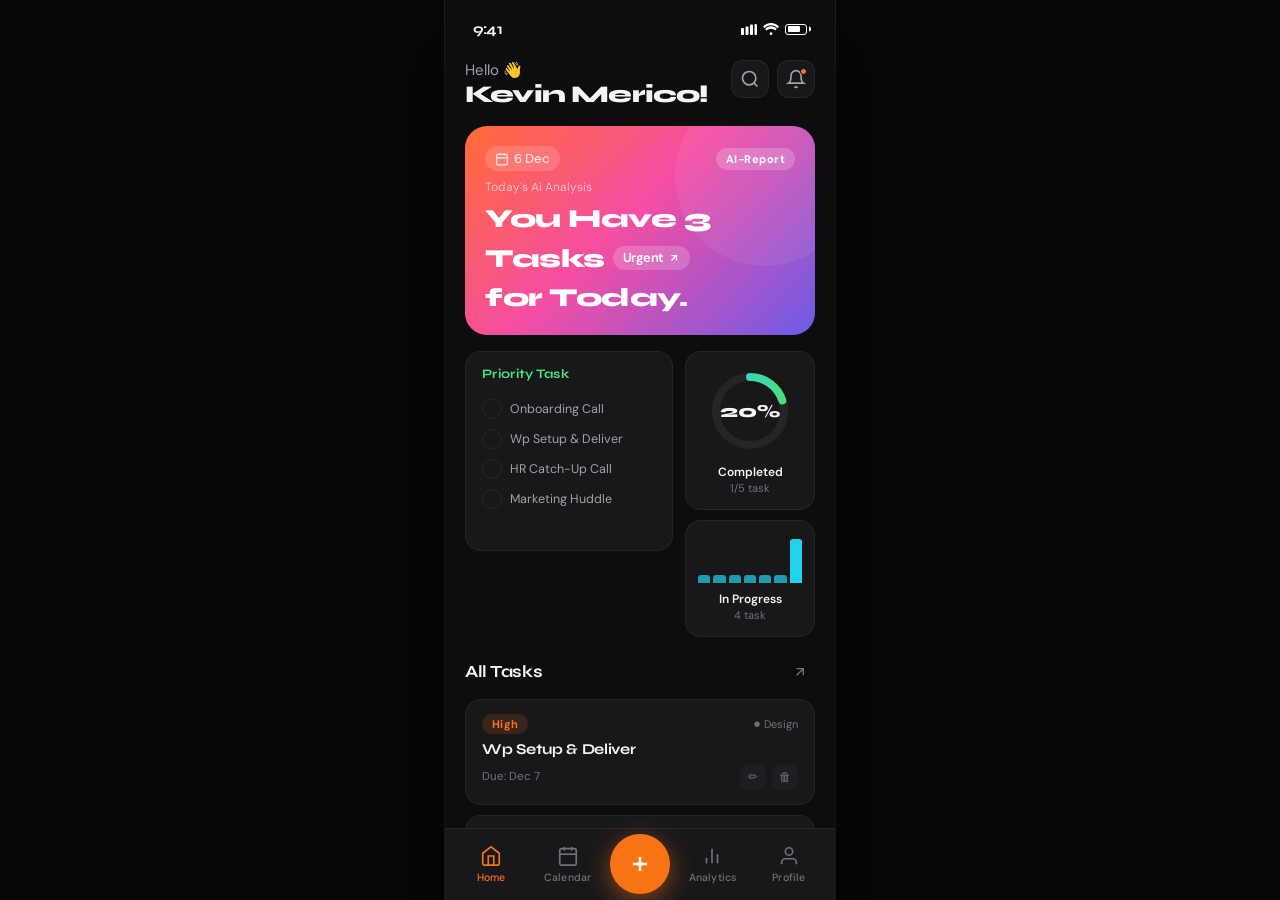
==== index.html @ e3522d6a "Add files via upload" ====
<!DOCTYPE html>
<html lang="en">
<head>
  <meta charset="UTF-8" />
  <meta name="viewport" content="width=device-width, initial-scale=1.0, viewport-fit=cover" />
  <title>TaskFlow</title>
  <link rel="stylesheet" href="styles.css" />
  <link rel="preconnect" href="https://fonts.googleapis.com">
  <link href="https://fonts.googleapis.com/css2?family=Syne:wght@400;500;600;700;800&family=DM+Sans:ital,wght@0,300;0,400;0,500;0,600;1,400&display=swap" rel="stylesheet">
</head>
<body>
  <div id="app">
    <!-- Phone shell -->
    <div class="phone-shell">
      <!-- Status bar -->
      <div class="status-bar">
        <span class="status-time">9:41</span>
        <div class="status-icons">
          <svg width="16" height="11" viewBox="0 0 16 11" fill="white"><rect x="0" y="4" width="3" height="7" rx="1"/><rect x="4.5" y="2.5" width="3" height="8.5" rx="1"/><rect x="9" y="0.5" width="3" height="10.5" rx="1"/><rect x="13.5" y="0" width="2.5" height="11" rx="1"/></svg>
          <svg width="16" height="12" viewBox="0 0 24 18" fill="white"><path d="M12 3.5C8.2 3.5 4.8 5.1 2.4 7.7L0 5.3C3.1 2 7.3 0 12 0s8.9 2 12 5.3l-2.4 2.4C19.2 5.1 15.8 3.5 12 3.5z"/><path d="M12 8.5c-2.5 0-4.7 1.1-6.3 2.8L3.3 8.9C5.6 6.4 8.6 5 12 5s6.4 1.4 8.7 3.9l-2.4 2.4C16.7 9.6 14.5 8.5 12 8.5z"/><circle cx="12" cy="16" r="2"/></svg>
          <div class="battery"><div class="battery-inner"></div></div>
        </div>
      </div>

      <!-- Screens container -->
      <div class="screens-container">

        <!-- ===== SCREEN: HOME ===== -->
        <div class="screen active" id="screen-home">
          <div class="screen-scroll">
            <!-- Header -->
            <div class="home-header">
              <div class="greeting">
                <span class="greeting-hello">Hello 👋</span>
                <span class="greeting-name" id="greeting-name">Kevin Merico!</span>
              </div>
              <div class="header-actions">
                <button class="icon-btn" onclick="App.showSearch()">
                  <svg width="20" height="20" viewBox="0 0 24 24" fill="none" stroke="currentColor" stroke-width="2"><circle cx="11" cy="11" r="8"/><path d="m21 21-4.35-4.35"/></svg>
                </button>
                <button class="icon-btn notif-btn" onclick="App.showNotifications()">
                  <svg width="20" height="20" viewBox="0 0 24 24" fill="none" stroke="currentColor" stroke-width="2"><path d="M18 8A6 6 0 0 0 6 8c0 7-3 9-3 9h18s-3-2-3-9"/><path d="M13.73 21a2 2 0 0 1-3.46 0"/></svg>
                  <span class="notif-dot"></span>
                </button>
              </div>
            </div>

            <!-- AI Summary Card -->
            <div class="ai-card gradient-card">
              <div class="ai-card-top">
                <div class="ai-card-date">
                  <svg width="14" height="14" viewBox="0 0 24 24" fill="none" stroke="currentColor" stroke-width="2"><rect x="3" y="4" width="18" height="18" rx="2"/><line x1="16" y1="2" x2="16" y2="6"/><line x1="8" y1="2" x2="8" y2="6"/><line x1="3" y1="10" x2="21" y2="10"/></svg>
                  <span id="ai-date">12 Dec</span>
                </div>
                <span class="ai-badge">AI-Report</span>
              </div>
              <div class="ai-card-sub">Today's Ai Analysis</div>
              <div class="ai-card-main">
                You Have <span id="today-task-count">0</span> Tasks
                <span class="urgent-tag">Urgent <svg width="12" height="12" viewBox="0 0 24 24" fill="none" stroke="currentColor" stroke-width="2.5"><path d="M7 17l10-10M7 7h10v10"/></svg></span>
                for Today.
              </div>
            </div>

            <!-- Priority + Stats Row -->
            <div class="two-col-row">
              <!-- Priority Tasks -->
              <div class="priority-panel card">
                <div class="panel-title">Priority Task</div>
                <div id="priority-tasks-list"></div>
              </div>

              <!-- Stats side -->
              <div class="stats-col">
                <!-- Completion donut -->
                <div class="stat-card card">
                  <div class="donut-wrap">
                    <canvas id="donut-canvas" width="90" height="90"></canvas>
                    <div class="donut-label"><span id="completion-pct">0%</span></div>
                  </div>
                  <div class="stat-info">
                    <div class="stat-title">Completed</div>
                    <div class="stat-sub" id="completed-stat">0/0 task</div>
                  </div>
                </div>
                <!-- Activity bars -->
                <div class="stat-card card activity-card">
                  <div class="mini-bars" id="mini-bars"></div>
                  <div class="stat-info">
                    <div class="stat-title">In Progress</div>
                    <div class="stat-sub" id="inprogress-stat">0 task</div>
                  </div>
                </div>
              </div>
            </div>

            <!-- All Tasks -->
            <div class="all-tasks-header">
              <span class="section-title">All Tasks</span>
              <button class="expand-btn" onclick="App.toggleAllTasks()">
                <svg width="16" height="16" viewBox="0 0 24 24" fill="none" stroke="currentColor" stroke-width="2"><path d="M7 17l10-10M7 7h10v10"/></svg>
              </button>
            </div>
            <div id="all-tasks-list" class="all-tasks-list"></div>
            <div class="bottom-pad"></div>
          </div>
        </div>

        <!-- ===== SCREEN: CALENDAR ===== -->
        <div class="screen" id="screen-calendar">
          <div class="screen-scroll">
            <div class="screen-header">
              <span class="screen-title">Upcoming</span>
              <button class="icon-btn">
                <svg width="18" height="18" viewBox="0 0 24 24" fill="none" stroke="currentColor" stroke-width="2"><circle cx="12" cy="12" r="1"/><circle cx="19" cy="12" r="1"/><circle cx="5" cy="12" r="1"/></svg>
              </button>
            </div>

            <!-- Calendar strip -->
            <div class="calendar-nav">
              <button class="cal-nav-btn" id="cal-prev">
                <svg width="16" height="16" viewBox="0 0 24 24" fill="none" stroke="currentColor" stroke-width="2"><path d="M15 18l-6-6 6-6"/></svg>
              </button>
              <span class="cal-month-label" id="cal-month-label">Dec 2024</span>
              <button class="cal-nav-btn" id="cal-next">
                <svg width="16" height="16" viewBox="0 0 24 24" fill="none" stroke="currentColor" stroke-width="2"><path d="M9 18l6-6-6-6"/></svg>
              </button>
            </div>
            <!-- Weekday strip -->
            <div class="cal-weekdays" id="cal-weekdays"></div>
            <!-- Day strip (horizontal scroll) -->
            <div class="cal-day-strip" id="cal-day-strip"></div>

            <!-- Selected day info -->
            <div class="cal-day-header">
              <div>
                <div class="cal-day-meta" id="cal-day-meta">0 Tasks</div>
                <div class="cal-day-title" id="cal-day-title">Select a day</div>
              </div>
              <div class="cal-nav-arrows">
                <button class="arrow-btn" id="cal-day-prev">
                  <svg width="14" height="14" viewBox="0 0 24 24" fill="none" stroke="currentColor" stroke-width="2"><path d="M15 18l-6-6 6-6"/></svg>
                </button>
                <button class="arrow-btn" id="cal-day-next">
                  <svg width="14" height="14" viewBox="0 0 24 24" fill="none" stroke="currentColor" stroke-width="2"><path d="M9 18l6-6-6-6"/></svg>
                </button>
              </div>
            </div>

            <!-- Time-based task list -->
            <div id="cal-tasks-list" class="cal-tasks-list"></div>
            <div class="bottom-pad"></div>
          </div>
        </div>

        <!-- ===== SCREEN: ANALYTICS ===== -->
        <div class="screen" id="screen-analytics">
          <div class="screen-scroll">
            <div class="screen-header">
              <span class="screen-title">Analytics</span>
              <select class="period-select" id="analytics-period">
                <option value="week">This Week</option>
                <option value="month" selected>This Month</option>
                <option value="all">All Time</option>
              </select>
            </div>

            <!-- Summary bar -->
            <div class="analytics-bar card">
              <div class="analytics-colors"></div>
              <div class="analytics-grid">
                <div class="analytics-item"><span class="a-label">Total tasks</span><span class="a-val" id="a-total">0</span></div>
                <div class="analytics-item accent-green"><span class="a-label">Performance</span><span class="a-val" id="a-perf">0%</span></div>
                <div class="analytics-item"><span class="a-label">Completed</span><span class="a-val" id="a-comp">0</span></div>
                <div class="analytics-item accent-orange"><span class="a-label">Pending</span><span class="a-val" id="a-pend">0</span></div>
              </div>
            </div>

            <!-- Weekly chart -->
            <div class="card chart-card">
              <div class="chart-header">
                <span class="chart-title">Weekly Activity</span>
                <span class="chart-sub">Tasks completed per day</span>
              </div>
              <canvas id="weekly-chart" height="120"></canvas>
            </div>

            <!-- Priority breakdown -->
            <div class="card chart-card">
              <div class="chart-header"><span class="chart-title">By Priority</span></div>
              <div id="priority-bars"></div>
            </div>

            <!-- Projects breakdown -->
            <div class="card chart-card">
              <div class="chart-header"><span class="chart-title">By Project</span></div>
              <div id="project-bars"></div>
            </div>

            <div class="bottom-pad"></div>
          </div>
        </div>

        <!-- ===== SCREEN: PROFILE ===== -->
        <div class="screen" id="screen-profile">
          <div class="screen-scroll">
            <div class="screen-header">
              <span class="screen-title">Upcoming</span>
              <button class="icon-btn">
                <svg width="18" height="18" viewBox="0 0 24 24" fill="none" stroke="currentColor" stroke-width="2"><circle cx="12" cy="12" r="1"/><circle cx="19" cy="12" r="1"/><circle cx="5" cy="12" r="1"/></svg>
              </button>
            </div>

            <!-- Profile card -->
            <div class="profile-card card">
              <div class="profile-avatar" id="profile-avatar">K</div>
              <div class="profile-info">
                <div class="profile-name" id="profile-name-display">Kevin Merico</div>
                <div class="profile-email" id="profile-email-display">kevin@taskflow.app</div>
              </div>
              <span class="pro-badge">Pro</span>
            </div>

            <!-- Analytics summary -->
            <div class="card analytics-summary">
              <div class="as-header">
                <span class="as-title">Analytics</span>
                <span class="as-period">This Month</span>
              </div>
              <div class="as-color-bar">
                <div class="as-bar-green"></div>
                <div class="as-bar-cyan"></div>
                <div class="as-bar-pink"></div>
                <div class="as-bar-gray"></div>
              </div>
              <div class="as-grid">
                <div class="as-item"><span class="as-label">Total projects</span><span class="as-val" id="profile-total-proj">0</span></div>
                <div class="as-item green"><span class="as-label">Performance</span><span class="as-val" id="profile-perf">0%</span></div>
                <div class="as-item"><span class="as-label">On going projects</span><span class="as-val" id="profile-ongoing">0</span></div>
                <div class="as-item orange"><span class="as-label">Absence</span><span class="as-val" id="profile-absence">0</span></div>
              </div>
            </div>

            <!-- Account settings menu -->
            <div class="menu-section">
              <div class="menu-title">Account settings</div>
              <div class="menu-list card">
                <button class="menu-item" onclick="App.navigate('account-settings')">
                  <svg class="menu-icon" viewBox="0 0 24 24" fill="none" stroke="currentColor" stroke-width="1.5"><path d="M20 21v-2a4 4 0 0 0-4-4H8a4 4 0 0 0-4 4v2"/><circle cx="12" cy="7" r="4"/></svg>
                  <span>Personal information</span>
                  <svg class="chevron" viewBox="0 0 24 24" fill="none" stroke="currentColor" stroke-width="2"><path d="M9 18l6-6-6-6"/></svg>
                </button>
                <button class="menu-item" onclick="App.navigate('notifications-settings')">
                  <svg class="menu-icon" viewBox="0 0 24 24" fill="none" stroke="currentColor" stroke-width="1.5"><path d="M18 8A6 6 0 0 0 6 8c0 7-3 9-3 9h18s-3-2-3-9"/><path d="M13.73 21a2 2 0 0 1-3.46 0"/></svg>
                  <span>Notification</span>
                  <svg class="chevron" viewBox="0 0 24 24" fill="none" stroke="currentColor" stroke-width="2"><path d="M9 18l6-6-6-6"/></svg>
                </button>
                <button class="menu-item" onclick="App.navigate('security-settings')">
                  <svg class="menu-icon" viewBox="0 0 24 24" fill="none" stroke="currentColor" stroke-width="1.5"><path d="M12 22s8-4 8-10V5l-8-3-8 3v7c0 6 8 10 8 10z"/></svg>
                  <span>Security</span>
                  <svg class="chevron" viewBox="0 0 24 24" fill="none" stroke="currentColor" stroke-width="2"><path d="M9 18l6-6-6-6"/></svg>
                </button>
                <button class="menu-item" onclick="App.navigate('subscription')">
                  <svg class="menu-icon" viewBox="0 0 24 24" fill="none" stroke="currentColor" stroke-width="1.5"><rect x="1" y="4" width="22" height="16" rx="2"/><line x1="1" y1="10" x2="23" y2="10"/></svg>
                  <span>Subscribe</span>
                  <svg class="chevron" viewBox="0 0 24 24" fill="none" stroke="currentColor" stroke-width="2"><path d="M9 18l6-6-6-6"/></svg>
                </button>
              </div>
            </div>

            <!-- Project settings menu -->
            <div class="menu-section">
              <div class="menu-title">Project setting</div>
              <div class="menu-list card" id="project-menu-list"></div>
            </div>

            <button class="menu-item-standalone" onclick="App.navigate('projects')">
              <svg class="menu-icon" viewBox="0 0 24 24" fill="none" stroke="currentColor" stroke-width="1.5"><line x1="12" y1="5" x2="12" y2="19"/><line x1="5" y1="12" x2="19" y2="12"/></svg>
              <span>Manage Projects</span>
            </button>

            <div class="bottom-pad"></div>
          </div>
        </div>

        <!-- ===== SUB-SCREEN: ACCOUNT SETTINGS ===== -->
        <div class="screen sub-screen" id="screen-account-settings">
          <div class="sub-screen-header">
            <button class="back-btn" onclick="App.goBack()">
              <svg width="20" height="20" viewBox="0 0 24 24" fill="none" stroke="currentColor" stroke-width="2"><path d="M19 12H5"/><path d="M12 5l-7 7 7 7"/></svg>
            </button>
            <span class="sub-title">Account Settings</span>
          </div>
          <div class="screen-scroll sub-scroll">
            <div class="settings-section">
              <div class="settings-label">Personal Information</div>
              <div class="card settings-card">
                <div class="settings-row">
                  <label>Name</label>
                  <input type="text" id="settings-name" placeholder="Your name" />
                </div>
                <div class="settings-row">
                  <label>Email</label>
                  <input type="email" id="settings-email" placeholder="your@email.com" />
                </div>
                <div class="settings-row">
                  <label>Timezone</label>
                  <select id="settings-timezone">
                    <option>UTC-5 (EST)</option>
                    <option>UTC+0 (GMT)</option>
                    <option>UTC+1 (CET)</option>
                    <option>UTC+5:30 (IST)</option>
                    <option>UTC+8 (CST)</option>
                    <option>UTC+9 (JST)</option>
                  </select>
                </div>
                <div class="settings-row">
                  <label>Language</label>
                  <select id="settings-language">
                    <option>English</option>
                    <option>Spanish</option>
                    <option>French</option>
                    <option>German</option>
                    <option>Portuguese</option>
                  </select>
                </div>
              </div>
            </div>

            <div class="settings-section">
              <div class="settings-label">Preferences</div>
              <div class="card settings-card">
                <div class="settings-row toggle-row">
                  <div>
                    <div class="toggle-title">Dark Mode</div>
                    <div class="toggle-sub">App appearance</div>
                  </div>
                  <label class="toggle-switch">
                    <input type="checkbox" id="settings-darkmode" checked>
                    <span class="toggle-slider"></span>
                  </label>
                </div>
                <div class="settings-row toggle-row">
                  <div>
                    <div class="toggle-title">Notifications</div>
                    <div class="toggle-sub">Push alerts</div>
                  </div>
                  <label class="toggle-switch">
                    <input type="checkbox" id="settings-notifications" checked>
                    <span class="toggle-slider"></span>
                  </label>
                </div>
                <div class="settings-row">
                  <label>Week starts on</label>
                  <select id="settings-weekstart">
                    <option value="0">Sunday</option>
                    <option value="1">Monday</option>
                    <option value="6">Saturday</option>
                  </select>
                </div>
              </div>
            </div>

            <div class="settings-section">
              <div class="settings-label">Security</div>
              <div class="card settings-card">
                <div class="settings-row">
                  <label>Current Password</label>
                  <input type="password" placeholder="••••••••" />
                </div>
                <div class="settings-row">
                  <label>New Password</label>
                  <input type="password" placeholder="••••••••" />
                </div>
                <div class="settings-row toggle-row">
                  <div>
                    <div class="toggle-title">Two-Factor Auth</div>
                    <div class="toggle-sub">Extra security layer</div>
                  </div>
                  <label class="toggle-switch">
                    <input type="checkbox" id="settings-2fa">
                    <span class="toggle-slider"></span>
                  </label>
                </div>
              </div>
            </div>

            <button class="save-btn" onclick="App.saveSettings()">Save Changes</button>
            <div class="bottom-pad"></div>
          </div>
        </div>

        <!-- ===== SUB-SCREEN: PROJECTS ===== -->
        <div class="screen sub-screen" id="screen-projects">
          <div class="sub-screen-header">
            <button class="back-btn" onclick="App.goBack()">
              <svg width="20" height="20" viewBox="0 0 24 24" fill="none" stroke="currentColor" stroke-width="2"><path d="M19 12H5"/><path d="M12 5l-7 7 7 7"/></svg>
            </button>
            <span class="sub-title">Projects</span>
            <button class="icon-btn" onclick="App.showNewProjectModal()">
              <svg width="20" height="20" viewBox="0 0 24 24" fill="none" stroke="currentColor" stroke-width="2"><line x1="12" y1="5" x2="12" y2="19"/><line x1="5" y1="12" x2="19" y2="12"/></svg>
            </button>
          </div>
          <div class="screen-scroll sub-scroll">
            <div id="projects-list" class="projects-list"></div>
            <div class="bottom-pad"></div>
          </div>
        </div>

        <!-- ===== SUB-SCREEN: PROJECT DETAIL ===== -->
        <div class="screen sub-screen" id="screen-project-detail">
          <div class="sub-screen-header">
            <button class="back-btn" onclick="App.goBack()">
              <svg width="20" height="20" viewBox="0 0 24 24" fill="none" stroke="currentColor" stroke-width="2"><path d="M19 12H5"/><path d="M12 5l-7 7 7 7"/></svg>
            </button>
            <span class="sub-title" id="project-detail-title">Project</span>
          </div>
          <div class="screen-scroll sub-scroll">
            <div id="project-detail-content"></div>
            <div class="bottom-pad"></div>
          </div>
        </div>

        <!-- ===== SUB-SCREEN: NOTIFICATIONS ===== -->
        <div class="screen sub-screen" id="screen-notifications-settings">
          <div class="sub-screen-header">
            <button class="back-btn" onclick="App.goBack()">
              <svg width="20" height="20" viewBox="0 0 24 24" fill="none" stroke="currentColor" stroke-width="2"><path d="M19 12H5"/><path d="M12 5l-7 7 7 7"/></svg>
            </button>
            <span class="sub-title">Notifications</span>
          </div>
          <div class="screen-scroll sub-scroll">
            <div class="card settings-card settings-section">
              <div class="settings-row toggle-row">
                <div><div class="toggle-title">Task Reminders</div><div class="toggle-sub">Get reminded before due</div></div>
                <label class="toggle-switch"><input type="checkbox" checked><span class="toggle-slider"></span></label>
              </div>
              <div class="settings-row toggle-row">
                <div><div class="toggle-title">Daily Summary</div><div class="toggle-sub">Morning task overview</div></div>
                <label class="toggle-switch"><input type="checkbox" checked><span class="toggle-slider"></span></label>
              </div>
              <div class="settings-row toggle-row">
                <div><div class="toggle-title">Project Updates</div><div class="toggle-sub">Team activity alerts</div></div>
                <label class="toggle-switch"><input type="checkbox"><span class="toggle-slider"></span></label>
              </div>
              <div class="settings-row toggle-row">
                <div><div class="toggle-title">Weekly Report</div><div class="toggle-sub">Productivity insights</div></div>
                <label class="toggle-switch"><input type="checkbox" checked><span class="toggle-slider"></span></label>
              </div>
            </div>
            <div class="bottom-pad"></div>
          </div>
        </div>

        <!-- ===== SUB-SCREEN: SECURITY ===== -->
        <div class="screen sub-screen" id="screen-security-settings">
          <div class="sub-screen-header">
            <button class="back-btn" onclick="App.goBack()">
              <svg width="20" height="20" viewBox="0 0 24 24" fill="none" stroke="currentColor" stroke-width="2"><path d="M19 12H5"/><path d="M12 5l-7 7 7 7"/></svg>
            </button>
            <span class="sub-title">Security</span>
          </div>
          <div class="screen-scroll sub-scroll">
            <div class="card settings-card settings-section">
              <div class="settings-row"><label>Current Password</label><input type="password" placeholder="••••••••" /></div>
              <div class="settings-row"><label>New Password</label><input type="password" placeholder="••••••••" /></div>
              <div class="settings-row"><label>Confirm Password</label><input type="password" placeholder="••••••••" /></div>
            </div>
            <div class="card settings-card settings-section">
              <div class="settings-row toggle-row">
                <div><div class="toggle-title">Two-Factor Auth</div><div class="toggle-sub">Authenticate via app</div></div>
                <label class="toggle-switch"><input type="checkbox"><span class="toggle-slider"></span></label>
              </div>
              <div class="settings-row toggle-row">
                <div><div class="toggle-title">Biometric Login</div><div class="toggle-sub">Face ID / Touch ID</div></div>
                <label class="toggle-switch"><input type="checkbox" checked><span class="toggle-slider"></span></label>
              </div>
            </div>
            <button class="save-btn">Update Password</button>
            <div class="bottom-pad"></div>
          </div>
        </div>

        <!-- ===== SUB-SCREEN: SUBSCRIPTION ===== -->
        <div class="screen sub-screen" id="screen-subscription">
          <div class="sub-screen-header">
            <button class="back-btn" onclick="App.goBack()">
              <svg width="20" height="20" viewBox="0 0 24 24" fill="none" stroke="currentColor" stroke-width="2"><path d="M19 12H5"/><path d="M12 5l-7 7 7 7"/></svg>
            </button>
            <span class="sub-title">Subscription</span>
          </div>
          <div class="screen-scroll sub-scroll">
            <div class="subscription-hero card">
              <div class="sub-icon">⚡</div>
              <div class="sub-plan">TaskFlow Pro</div>
              <div class="sub-price">$9.99<span>/month</span></div>
              <div class="sub-status active-sub">Active</div>
            </div>
            <div class="card settings-card settings-section">
              <div class="sub-feature"><svg viewBox="0 0 24 24" fill="none" stroke="#4ade80" stroke-width="2"><polyline points="20 6 9 17 4 12"/></svg>Unlimited Projects</div>
              <div class="sub-feature"><svg viewBox="0 0 24 24" fill="none" stroke="#4ade80" stroke-width="2"><polyline points="20 6 9 17 4 12"/></svg>AI Analysis Reports</div>
              <div class="sub-feature"><svg viewBox="0 0 24 24" fill="none" stroke="#4ade80" stroke-width="2"><polyline points="20 6 9 17 4 12"/></svg>Advanced Analytics</div>
              <div class="sub-feature"><svg viewBox="0 0 24 24" fill="none" stroke="#4ade80" stroke-width="2"><polyline points="20 6 9 17 4 12"/></svg>Priority Support</div>
              <div class="sub-feature"><svg viewBox="0 0 24 24" fill="none" stroke="#4ade80" stroke-width="2"><polyline points="20 6 9 17 4 12"/></svg>Team Collaboration</div>
            </div>
            <div class="bottom-pad"></div>
          </div>
        </div>

      </div><!-- end screens-container -->

      <!-- Bottom Nav -->
      <nav class="bottom-nav" id="bottom-nav">
        <button class="nav-btn active" data-tab="home" onclick="App.switchTab('home', this)">
          <svg viewBox="0 0 24 24" fill="none" stroke="currentColor" stroke-width="1.8"><path d="M3 9l9-7 9 7v11a2 2 0 0 1-2 2H5a2 2 0 0 1-2-2z"/><polyline points="9 22 9 12 15 12 15 22"/></svg>
          <span>Home</span>
        </button>
        <button class="nav-btn" data-tab="calendar" onclick="App.switchTab('calendar', this)">
          <svg viewBox="0 0 24 24" fill="none" stroke="currentColor" stroke-width="1.8"><rect x="3" y="4" width="18" height="18" rx="2"/><line x1="16" y1="2" x2="16" y2="6"/><line x1="8" y1="2" x2="8" y2="6"/><line x1="3" y1="10" x2="21" y2="10"/></svg>
          <span>Calendar</span>
        </button>
        <!-- FAB placeholder -->
        <div class="fab-placeholder"></div>
        <button class="nav-btn" data-tab="analytics" onclick="App.switchTab('analytics', this)">
          <svg viewBox="0 0 24 24" fill="none" stroke="currentColor" stroke-width="1.8"><line x1="18" y1="20" x2="18" y2="10"/><line x1="12" y1="20" x2="12" y2="4"/><line x1="6" y1="20" x2="6" y2="14"/></svg>
          <span>Analytics</span>
        </button>
        <button class="nav-btn" data-tab="profile" onclick="App.switchTab('profile', this)">
          <svg viewBox="0 0 24 24" fill="none" stroke="currentColor" stroke-width="1.8"><path d="M20 21v-2a4 4 0 0 0-4-4H8a4 4 0 0 0-4 4v2"/><circle cx="12" cy="7" r="4"/></svg>
          <span>Profile</span>
        </button>
      </nav>

      <!-- FAB -->
      <button class="fab" id="fab" onclick="App.openTaskModal()">
        <svg width="24" height="24" viewBox="0 0 24 24" fill="none" stroke="white" stroke-width="2.5"><line x1="12" y1="5" x2="12" y2="19"/><line x1="5" y1="12" x2="19" y2="12"/></svg>
      </button>

    </div><!-- end phone-shell -->
  </div><!-- end app -->

  <!-- ===== TASK MODAL ===== -->
  <div class="modal-overlay" id="task-modal-overlay" onclick="App.closeTaskModal(event)">
    <div class="modal-sheet" id="task-modal">
      <div class="modal-handle"></div>
      <div class="modal-header">
        <span class="modal-title" id="modal-title">New Task</span>
        <button class="modal-close" onclick="App.closeTaskModal()">
          <svg width="18" height="18" viewBox="0 0 24 24" fill="none" stroke="currentColor" stroke-width="2"><line x1="18" y1="6" x2="6" y2="18"/><line x1="6" y1="6" x2="18" y2="18"/></svg>
        </button>
      </div>
      <div class="modal-body">
        <input type="hidden" id="task-edit-id" />
        <div class="field-group">
          <label class="field-label">Task Title *</label>
          <input type="text" class="field-input" id="task-title-input" placeholder="What needs to be done?" />
        </div>
        <div class="field-group">
          <label class="field-label">Due Date</label>
          <input type="date" class="field-input" id="task-date-input" />
        </div>
        <div class="field-row">
          <div class="field-group half">
            <label class="field-label">Priority</label>
            <select class="field-input" id="task-priority-input">
              <option value="low">Low</option>
              <option value="medium" selected>Medium</option>
              <option value="high">High</option>
              <option value="urgent">Urgent</option>
            </select>
          </div>
          <div class="field-group half">
            <label class="field-label">Project</label>
            <select class="field-input" id="task-project-input">
              <option value="">No Project</option>
            </select>
          </div>
        </div>
        <div class="modal-actions">
          <button class="btn-cancel" onclick="App.closeTaskModal()">Cancel</button>
          <button class="btn-save" onclick="App.saveTask()">Save Task</button>
        </div>
      </div>
    </div>
  </div>

  <!-- ===== PROJECT MODAL ===== -->
  <div class="modal-overlay" id="project-modal-overlay" onclick="App.closeProjectModal(event)">
    <div class="modal-sheet" id="project-modal">
      <div class="modal-handle"></div>
      <div class="modal-header">
        <span class="modal-title">New Project</span>
        <button class="modal-close" onclick="App.closeProjectModal()">
          <svg width="18" height="18" viewBox="0 0 24 24" fill="none" stroke="currentColor" stroke-width="2"><line x1="18" y1="6" x2="6" y2="18"/><line x1="6" y1="6" x2="18" y2="18"/></svg>
        </button>
      </div>
      <div class="modal-body">
        <div class="field-group">
          <label class="field-label">Project Name *</label>
          <input type="text" class="field-input" id="project-name-input" placeholder="Project name" />
        </div>
        <div class="field-group">
          <label class="field-label">Color</label>
          <div class="color-picker" id="color-picker">
            <button class="color-swatch selected" data-color="#4ade80" style="background:#4ade80"></button>
            <button class="color-swatch" data-color="#f97316" style="background:#f97316"></button>
            <button class="color-swatch" data-color="#22d3ee" style="background:#22d3ee"></button>
            <button class="color-swatch" data-color="#f472b6" style="background:#f472b6"></button>
            <button class="color-swatch" data-color="#a78bfa" style="background:#a78bfa"></button>
            <button class="color-swatch" data-color="#facc15" style="background:#facc15"></button>
            <button class="color-swatch" data-color="#fb7185" style="background:#fb7185"></button>
            <button class="color-swatch" data-color="#38bdf8" style="background:#38bdf8"></button>
          </div>
        </div>
        <div class="modal-actions">
          <button class="btn-cancel" onclick="App.closeProjectModal()">Cancel</button>
          <button class="btn-save" onclick="App.saveProject()">Create Project</button>
        </div>
      </div>
    </div>
  </div>

  <!-- Toast -->
  <div class="toast" id="toast"></div>

  <script src="script.js"></script>
</body>
</html>
---- styles.css ----
/* ============================================================
   TASKFLOW — Premium Dark Mobile App
   Design System: Syne + DM Sans, Dark Premium, Accent Colors
   ============================================================ */

/* ── Variables ── */
:root {
  --bg: #0d0d0f;
  --bg-card: #18181b;
  --bg-card2: #1e1e22;
  --bg-input: #252529;
  --border: rgba(255,255,255,0.06);
  --text: #f4f4f5;
  --text-muted: #71717a;
  --text-sub: #a1a1aa;

  --green: #4ade80;
  --green-dim: rgba(74,222,128,0.15);
  --orange: #f97316;
  --orange-dim: rgba(249,115,22,0.15);
  --cyan: #22d3ee;
  --cyan-dim: rgba(34,211,238,0.12);
  --pink: #f472b6;
  --purple: #a78bfa;
  --yellow: #facc15;
  --red: #f87171;

  --priority-urgent: #ef4444;
  --priority-high: #f97316;
  --priority-medium: #facc15;
  --priority-low: #4ade80;

  --radius-sm: 10px;
  --radius: 16px;
  --radius-lg: 22px;
  --radius-xl: 28px;

  --shadow: 0 4px 24px rgba(0,0,0,0.5);
  --shadow-sm: 0 2px 12px rgba(0,0,0,0.3);

  --nav-height: 72px;
  --status-height: 44px;
  --fab-size: 60px;
}

/* ── Reset ── */
*, *::before, *::after { box-sizing: border-box; margin: 0; padding: 0; }
button { border: none; background: none; cursor: pointer; font: inherit; color: inherit; }
input, select, textarea { font: inherit; color: inherit; background: none; border: none; outline: none; }
a { color: inherit; text-decoration: none; }

/* ── Base ── */
html, body {
  height: 100%;
  background: #070709;
  font-family: 'DM Sans', system-ui, sans-serif;
  -webkit-font-smoothing: antialiased;
  color: var(--text);
  overflow: hidden;
}

/* ── App container ── */
#app {
  display: flex;
  justify-content: center;
  align-items: center;
  min-height: 100vh;
  padding: 20px 0;
}

/* ── Phone Shell ── */
.phone-shell {
  position: relative;
  width: 390px;
  height: 844px;
  background: var(--bg);
  border-radius: 52px;
  overflow: hidden;
  box-shadow: 0 0 0 1px rgba(255,255,255,0.08), 0 40px 80px rgba(0,0,0,0.8);
  display: flex;
  flex-direction: column;
}

@media (max-height: 900px) {
  .phone-shell { height: 100svh; border-radius: 0; }
  #app { padding: 0; }
}
@media (max-width: 430px) {
  .phone-shell { width: 100vw; border-radius: 0; }
}

/* ── Status Bar ── */
.status-bar {
  height: var(--status-height);
  padding: 14px 28px 0;
  display: flex;
  justify-content: space-between;
  align-items: center;
  flex-shrink: 0;
  z-index: 10;
}
.status-time { font-family: 'Syne', sans-serif; font-weight: 700; font-size: 15px; letter-spacing: -0.3px; }
.status-icons { display: flex; align-items: center; gap: 6px; }
.battery { width: 22px; height: 11px; border: 1.5px solid white; border-radius: 3px; padding: 1.5px; position: relative; }
.battery::after { content: ''; position: absolute; right: -5px; top: 50%; transform: translateY(-50%); width: 2.5px; height: 5px; background: white; border-radius: 0 2px 2px 0; }
.battery-inner { width: 75%; height: 100%; background: white; border-radius: 1px; }

/* ── Screens container ── */
.screens-container {
  flex: 1;
  position: relative;
  overflow: hidden;
}

/* ── Screen ── */
.screen {
  position: absolute;
  inset: 0;
  opacity: 0;
  pointer-events: none;
  transform: translateX(30px);
  transition: opacity 0.28s ease, transform 0.28s cubic-bezier(0.4,0,0.2,1);
}
.screen.active {
  opacity: 1;
  pointer-events: all;
  transform: translateX(0);
}
.screen-scroll {
  height: 100%;
  overflow-y: auto;
  overflow-x: hidden;
  padding: 16px 20px;
  scrollbar-width: none;
  -webkit-overflow-scrolling: touch;
}
.screen-scroll::-webkit-scrollbar { display: none; }

/* Sub-screens slide from right */
.sub-screen {
  transform: translateX(100%);
  display: flex;
  flex-direction: column;
}
.sub-screen.active {
  transform: translateX(0);
}
.sub-scroll {
  flex: 1;
  overflow-y: auto;
  padding: 16px 20px;
  scrollbar-width: none;
}
.sub-scroll::-webkit-scrollbar { display: none; }

/* ── Screen Header ── */
.screen-header {
  display: flex;
  justify-content: space-between;
  align-items: center;
  margin-bottom: 20px;
}
.screen-title {
  font-family: 'Syne', sans-serif;
  font-weight: 700;
  font-size: 22px;
  letter-spacing: -0.5px;
}
.sub-screen-header {
  display: flex;
  align-items: center;
  gap: 12px;
  padding: 14px 20px;
  flex-shrink: 0;
  border-bottom: 1px solid var(--border);
}
.sub-title {
  font-family: 'Syne', sans-serif;
  font-weight: 700;
  font-size: 18px;
  flex: 1;
}
.back-btn {
  width: 36px;
  height: 36px;
  border-radius: 50%;
  background: var(--bg-card);
  display: flex;
  align-items: center;
  justify-content: center;
  color: var(--text);
  flex-shrink: 0;
  transition: background 0.2s;
}
.back-btn:active { background: var(--bg-card2); }

/* ── Cards ── */
.card {
  background: var(--bg-card);
  border-radius: var(--radius);
  border: 1px solid var(--border);
}

/* ── Icon Buttons ── */
.icon-btn {
  width: 38px;
  height: 38px;
  border-radius: 12px;
  background: var(--bg-card);
  border: 1px solid var(--border);
  display: flex;
  align-items: center;
  justify-content: center;
  color: var(--text-sub);
  transition: all 0.2s;
  flex-shrink: 0;
}
.icon-btn:active { background: var(--bg-card2); transform: scale(0.96); }

/* ── Bottom Padding ── */
.bottom-pad { height: 100px; }

/* ============================================================
   HOME SCREEN
   ============================================================ */

.home-header {
  display: flex;
  justify-content: space-between;
  align-items: flex-start;
  margin-bottom: 18px;
}
.greeting {
  display: flex;
  flex-direction: column;
  gap: 2px;
}
.greeting-hello {
  font-size: 15px;
  color: var(--text-sub);
  font-weight: 400;
}
.greeting-name {
  font-family: 'Syne', sans-serif;
  font-size: 24px;
  font-weight: 800;
  letter-spacing: -0.8px;
  line-height: 1.1;
}
.header-actions {
  display: flex;
  gap: 8px;
  align-items: center;
}
.notif-btn { position: relative; }
.notif-dot {
  position: absolute;
  top: 7px;
  right: 7px;
  width: 7px;
  height: 7px;
  background: var(--orange);
  border-radius: 50%;
  border: 1.5px solid var(--bg);
}

/* ── AI Card ── */
.gradient-card {
  background: linear-gradient(135deg, #ff6b35 0%, #f54ea2 45%, #6c5ce7 100%);
  border-radius: var(--radius-lg);
  padding: 20px 20px 22px;
  margin-bottom: 16px;
  position: relative;
  overflow: hidden;
  border: none;
}
.gradient-card::before {
  content: '';
  position: absolute;
  top: -40px;
  right: -40px;
  width: 180px;
  height: 180px;
  background: rgba(255,255,255,0.06);
  border-radius: 50%;
}
.ai-card-top {
  display: flex;
  justify-content: space-between;
  align-items: center;
  margin-bottom: 8px;
}
.ai-card-date {
  display: flex;
  align-items: center;
  gap: 5px;
  font-size: 13px;
  font-weight: 500;
  color: rgba(255,255,255,0.85);
  background: rgba(255,255,255,0.15);
  padding: 4px 10px;
  border-radius: 20px;
}
.ai-badge {
  background: rgba(255,255,255,0.2);
  backdrop-filter: blur(8px);
  color: white;
  font-size: 11px;
  font-weight: 700;
  padding: 4px 10px;
  border-radius: 20px;
  letter-spacing: 0.5px;
}
.ai-card-sub {
  font-size: 12px;
  color: rgba(255,255,255,0.6);
  margin-bottom: 8px;
}
.ai-card-main {
  font-family: 'Syne', sans-serif;
  font-size: 26px;
  font-weight: 800;
  color: white;
  line-height: 1.2;
  letter-spacing: -0.5px;
  display: flex;
  flex-wrap: wrap;
  gap: 8px;
  align-items: center;
}
.urgent-tag {
  display: inline-flex;
  align-items: center;
  gap: 4px;
  background: rgba(255,255,255,0.18);
  font-size: 13px;
  font-weight: 600;
  padding: 4px 10px;
  border-radius: 20px;
  font-family: 'DM Sans', sans-serif;
}

/* ── Two Column Row ── */
.two-col-row {
  display: grid;
  grid-template-columns: 1fr auto;
  gap: 12px;
  margin-bottom: 20px;
  align-items: start;
}

/* ── Priority Panel ── */
.priority-panel {
  padding: 14px 14px 14px 16px;
  min-height: 200px;
}
.panel-title {
  font-family: 'Syne', sans-serif;
  font-size: 13px;
  font-weight: 700;
  color: var(--green);
  margin-bottom: 12px;
  letter-spacing: 0.3px;
}
.priority-item {
  display: flex;
  align-items: center;
  gap: 8px;
  padding: 5px 0;
  cursor: pointer;
}
.priority-check {
  width: 20px;
  height: 20px;
  border: 1.5px solid var(--border);
  border-radius: 50%;
  display: flex;
  align-items: center;
  justify-content: center;
  flex-shrink: 0;
  transition: all 0.2s;
}
.priority-check.checked {
  background: var(--green);
  border-color: var(--green);
}
.priority-check.checked svg { opacity: 1; }
.priority-check svg { opacity: 0; }
.priority-label {
  font-size: 12.5px;
  color: var(--text-sub);
  transition: all 0.2s;
  line-height: 1.3;
}
.priority-label.done {
  text-decoration: line-through;
  color: var(--text-muted);
}
.priority-empty {
  font-size: 12px;
  color: var(--text-muted);
  text-align: center;
  padding: 16px 0;
}

/* ── Stats Column ── */
.stats-col {
  display: flex;
  flex-direction: column;
  gap: 10px;
  width: 130px;
  flex-shrink: 0;
}
.stat-card {
  padding: 14px 12px;
  display: flex;
  flex-direction: column;
  align-items: center;
  gap: 8px;
}
.donut-wrap {
  position: relative;
  width: 90px;
  height: 90px;
}
.donut-label {
  position: absolute;
  inset: 0;
  display: flex;
  align-items: center;
  justify-content: center;
  font-family: 'Syne', sans-serif;
  font-size: 18px;
  font-weight: 800;
  color: var(--text);
}
.stat-info { text-align: center; }
.stat-title { font-size: 12px; font-weight: 600; color: var(--text); }
.stat-sub { font-size: 11px; color: var(--text-muted); margin-top: 1px; }
.activity-card { }
.mini-bars {
  display: flex;
  align-items: flex-end;
  gap: 3px;
  height: 48px;
  width: 100%;
}
.mini-bar {
  flex: 1;
  border-radius: 3px 3px 0 0;
  background: var(--cyan);
  opacity: 0.7;
  min-height: 4px;
  transition: height 0.4s ease;
}
.mini-bar.active { opacity: 1; background: var(--cyan); }

/* ── Section Title ── */
.section-title {
  font-family: 'Syne', sans-serif;
  font-size: 17px;
  font-weight: 700;
  letter-spacing: -0.3px;
}
.all-tasks-header {
  display: flex;
  justify-content: space-between;
  align-items: center;
  margin-bottom: 12px;
}
.expand-btn {
  width: 30px;
  height: 30px;
  display: flex;
  align-items: center;
  justify-content: center;
  color: var(--text-muted);
}

/* ── All Tasks List ── */
.all-tasks-list {
  display: flex;
  flex-direction: column;
  gap: 10px;
}
.task-card {
  background: var(--bg-card);
  border-radius: var(--radius);
  border: 1px solid var(--border);
  padding: 14px 16px;
  position: relative;
  cursor: pointer;
  transition: transform 0.18s, border-color 0.18s;
}
.task-card:active { transform: scale(0.98); }
.task-card.completed { opacity: 0.55; }
.task-card-top {
  display: flex;
  justify-content: space-between;
  align-items: center;
  margin-bottom: 6px;
}
.task-priority-tag {
  font-size: 11px;
  font-weight: 700;
  padding: 3px 10px;
  border-radius: 20px;
  letter-spacing: 0.3px;
}
.task-priority-tag.urgent { background: rgba(239,68,68,0.15); color: var(--priority-urgent); }
.task-priority-tag.high { background: rgba(249,115,22,0.15); color: var(--priority-high); }
.task-priority-tag.medium { background: rgba(250,204,21,0.12); color: var(--priority-medium); }
.task-priority-tag.low { background: var(--green-dim); color: var(--priority-low); }

.task-meeting {
  font-size: 11px;
  color: var(--text-muted);
  display: flex;
  align-items: center;
  gap: 4px;
}
.task-meeting::before {
  content: '●';
  font-size: 7px;
}
.task-card-name {
  font-family: 'Syne', sans-serif;
  font-size: 15px;
  font-weight: 700;
  color: var(--text);
  margin-bottom: 6px;
  letter-spacing: -0.3px;
}
.task-card.completed .task-card-name {
  text-decoration: line-through;
  color: var(--text-muted);
}
.task-card-meta {
  display: flex;
  justify-content: space-between;
  align-items: center;
}
.task-meta-left {
  display: flex;
  align-items: center;
  gap: 12px;
}
.task-time {
  font-size: 11.5px;
  color: var(--text-muted);
  display: flex;
  align-items: center;
  gap: 4px;
}
.task-due {
  font-size: 11.5px;
  color: var(--text-muted);
}
.task-project-label {
  font-size: 11px;
  font-weight: 500;
  padding: 2px 8px;
  border-radius: 20px;
  border: 1px solid var(--border);
  color: var(--text-sub);
}
.task-card-actions {
  position: absolute;
  top: 10px;
  right: 10px;
  display: flex;
  gap: 4px;
  opacity: 0;
  transition: opacity 0.2s;
}
.task-card:hover .task-card-actions { opacity: 1; }
.task-action-btn {
  width: 26px;
  height: 26px;
  border-radius: 8px;
  background: var(--bg-card2);
  display: flex;
  align-items: center;
  justify-content: center;
  color: var(--text-muted);
  font-size: 12px;
  transition: all 0.2s;
}
.task-action-btn:hover { background: var(--orange-dim); color: var(--orange); }
.task-action-btn.delete:hover { background: rgba(239,68,68,0.1); color: var(--red); }

/* ── Empty State ── */
.empty-state {
  text-align: center;
  padding: 40px 20px;
  color: var(--text-muted);
}
.empty-state-icon { font-size: 40px; margin-bottom: 12px; }
.empty-state-text { font-size: 14px; }

/* ============================================================
   CALENDAR SCREEN
   ============================================================ */

.calendar-nav {
  display: flex;
  align-items: center;
  justify-content: space-between;
  margin-bottom: 14px;
}
.cal-nav-btn {
  width: 34px;
  height: 34px;
  border-radius: 10px;
  background: var(--bg-card);
  border: 1px solid var(--border);
  display: flex;
  align-items: center;
  justify-content: center;
  color: var(--text-sub);
}
.cal-month-label {
  font-family: 'Syne', sans-serif;
  font-weight: 700;
  font-size: 16px;
  letter-spacing: -0.3px;
}

.cal-weekdays {
  display: grid;
  grid-template-columns: repeat(7, 1fr);
  text-align: center;
  margin-bottom: 8px;
}
.cal-weekday {
  font-size: 11px;
  font-weight: 600;
  color: var(--text-muted);
  padding: 4px 0;
  letter-spacing: 0.5px;
}

.cal-day-strip {
  display: grid;
  grid-template-columns: repeat(7, 1fr);
  gap: 4px;
  margin-bottom: 24px;
}
.cal-day-cell {
  display: flex;
  flex-direction: column;
  align-items: center;
  padding: 8px 4px 6px;
  border-radius: 12px;
  cursor: pointer;
  transition: all 0.2s;
  position: relative;
}
.cal-day-cell:active { transform: scale(0.95); }
.cal-day-cell.today .cal-day-num {
  background: var(--orange);
  color: white;
  border-radius: 50%;
}
.cal-day-cell.selected {
  background: var(--green-dim);
  border: 1px solid rgba(74,222,128,0.25);
}
.cal-day-cell.selected .cal-day-num { color: var(--green); }
.cal-day-cell.other-month { opacity: 0.3; }
.cal-day-num {
  width: 30px;
  height: 30px;
  display: flex;
  align-items: center;
  justify-content: center;
  font-size: 13px;
  font-weight: 600;
  color: var(--text);
  transition: all 0.2s;
}
.cal-day-dot {
  width: 5px;
  height: 5px;
  border-radius: 50%;
  background: var(--cyan);
  margin-top: 2px;
}

.cal-day-header {
  display: flex;
  justify-content: space-between;
  align-items: center;
  margin-bottom: 16px;
  padding: 0 2px;
}
.cal-day-meta {
  font-size: 12px;
  color: var(--text-muted);
  margin-bottom: 2px;
}
.cal-day-title {
  font-family: 'Syne', sans-serif;
  font-size: 22px;
  font-weight: 800;
  letter-spacing: -0.5px;
}
.cal-nav-arrows { display: flex; gap: 6px; }
.arrow-btn {
  width: 32px;
  height: 32px;
  border-radius: 50%;
  background: var(--bg-card);
  border: 1px solid var(--border);
  display: flex;
  align-items: center;
  justify-content: center;
  color: var(--text-sub);
}

/* Calendar task list */
.cal-tasks-list { display: flex; flex-direction: column; gap: 10px; }
.cal-time-block {
  display: flex;
  gap: 12px;
  align-items: flex-start;
}
.cal-time-label {
  font-size: 11px;
  color: var(--text-muted);
  width: 50px;
  flex-shrink: 0;
  padding-top: 14px;
  text-align: right;
}
.cal-task-item {
  flex: 1;
  padding: 14px 16px;
  border-radius: var(--radius);
  border-left: 3px solid var(--green);
  position: relative;
  transition: transform 0.18s;
}
.cal-task-item:active { transform: scale(0.98); }
.cal-task-item.priority-high { background: rgba(249,115,22,0.12); border-left-color: var(--orange); }
.cal-task-item.priority-urgent { background: rgba(239,68,68,0.1); border-left-color: var(--red); }
.cal-task-item.priority-medium { background: rgba(250,204,21,0.08); border-left-color: var(--yellow); }
.cal-task-item.priority-low { background: var(--green-dim); border-left-color: var(--green); }
.cal-task-priority { font-size: 11px; font-weight: 700; margin-bottom: 4px; }
.cal-task-priority.high { color: var(--orange); }
.cal-task-priority.urgent { color: var(--red); }
.cal-task-priority.medium { color: var(--yellow); }
.cal-task-priority.low { color: var(--green); }
.cal-task-name {
  font-family: 'Syne', sans-serif;
  font-size: 14px;
  font-weight: 700;
  margin-bottom: 6px;
  letter-spacing: -0.2px;
}
.cal-task-time-info { font-size: 11.5px; color: var(--text-muted); display: flex; align-items: center; gap: 4px; }
.cal-task-due { font-size: 11.5px; color: var(--text-muted); margin-top: 4px; }
.cal-task-badge {
  position: absolute;
  top: 10px;
  right: 10px;
  font-size: 10px;
  color: var(--text-muted);
  display: flex;
  align-items: center;
  gap: 3px;
}
.cal-task-badge::before { content: '●'; font-size: 6px; color: var(--cyan); }
.spare-block {
  flex: 1;
  padding: 14px 16px;
  border-radius: var(--radius);
  background: rgba(255,255,255,0.03);
  border: 1px dashed rgba(255,255,255,0.08);
  font-size: 12.5px;
  color: var(--text-muted);
  font-style: italic;
}

/* ============================================================
   ANALYTICS SCREEN
   ============================================================ */

.period-select {
  background: var(--bg-card);
  border: 1px solid var(--border);
  border-radius: 10px;
  padding: 6px 12px;
  font-size: 13px;
  font-weight: 500;
  color: var(--text-sub);
  cursor: pointer;
}

.analytics-bar {
  padding: 16px;
  margin-bottom: 12px;
}
.analytics-colors {
  display: flex;
  gap: 4px;
  margin-bottom: 14px;
  height: 6px;
  border-radius: 3px;
  overflow: hidden;
}
.analytics-colors::before {
  content: '';
  flex: 3;
  background: var(--green);
  border-radius: 3px;
}
.analytics-colors::after {
  content: '';
  flex: 2;
  background: var(--cyan);
  border-radius: 3px;
}
.analytics-bar::after {
  content: '';
  display: block;
  width: 18%;
  height: 6px;
  background: rgba(255,255,255,0.12);
  border-radius: 3px;
  margin-top: -6px;
}
.analytics-grid {
  display: grid;
  grid-template-columns: 1fr 1fr;
  gap: 10px 16px;
}
.analytics-item {
  display: flex;
  justify-content: space-between;
  align-items: center;
  font-size: 12.5px;
  padding: 6px 0;
  border-bottom: 1px solid var(--border);
}
.a-label { color: var(--text-sub); }
.a-val { font-family: 'Syne', sans-serif; font-weight: 700; color: var(--text); }
.analytics-item.accent-green .a-val { color: var(--green); }
.analytics-item.accent-orange .a-val { color: var(--orange); }

.chart-card {
  padding: 16px;
  margin-bottom: 12px;
}
.chart-header {
  display: flex;
  justify-content: space-between;
  align-items: center;
  margin-bottom: 14px;
}
.chart-title {
  font-family: 'Syne', sans-serif;
  font-size: 14px;
  font-weight: 700;
}
.chart-sub { font-size: 11px; color: var(--text-muted); }

/* Priority bars */
.priority-bar-row {
  display: flex;
  align-items: center;
  gap: 10px;
  margin-bottom: 10px;
}
.priority-bar-label {
  font-size: 12px;
  color: var(--text-sub);
  width: 60px;
  flex-shrink: 0;
}
.priority-bar-track {
  flex: 1;
  height: 6px;
  background: rgba(255,255,255,0.06);
  border-radius: 3px;
  overflow: hidden;
}
.priority-bar-fill {
  height: 100%;
  border-radius: 3px;
  transition: width 0.5s ease;
}
.priority-bar-count {
  font-size: 12px;
  font-weight: 600;
  color: var(--text-sub);
  width: 24px;
  text-align: right;
  flex-shrink: 0;
}

/* ============================================================
   PROFILE SCREEN
   ============================================================ */

.profile-card {
  display: flex;
  align-items: center;
  padding: 16px;
  gap: 12px;
  margin-bottom: 14px;
}
.profile-avatar {
  width: 54px;
  height: 54px;
  border-radius: 18px;
  background: linear-gradient(135deg, var(--purple), var(--cyan));
  display: flex;
  align-items: center;
  justify-content: center;
  font-family: 'Syne', sans-serif;
  font-size: 22px;
  font-weight: 800;
  color: white;
  flex-shrink: 0;
}
.profile-info { flex: 1; }
.profile-name {
  font-family: 'Syne', sans-serif;
  font-size: 16px;
  font-weight: 700;
  letter-spacing: -0.3px;
}
.profile-email { font-size: 12px; color: var(--text-muted); margin-top: 2px; }
.pro-badge {
  background: var(--green);
  color: #0d0d0f;
  font-size: 11px;
  font-weight: 800;
  padding: 4px 10px;
  border-radius: 20px;
  letter-spacing: 0.5px;
}

/* Analytics summary */
.analytics-summary {
  padding: 16px;
  margin-bottom: 14px;
}
.as-header {
  display: flex;
  justify-content: space-between;
  margin-bottom: 10px;
}
.as-title { font-family: 'Syne', sans-serif; font-weight: 700; font-size: 15px; }
.as-period { font-size: 12px; color: var(--text-muted); }
.as-color-bar {
  display: flex;
  height: 4px;
  gap: 3px;
  margin-bottom: 12px;
  border-radius: 2px;
  overflow: hidden;
}
.as-bar-green { flex: 4; background: var(--green); border-radius: 2px; }
.as-bar-cyan { flex: 2; background: var(--cyan); border-radius: 2px; }
.as-bar-pink { flex: 3; background: var(--pink); border-radius: 2px; }
.as-bar-gray { flex: 1; background: rgba(255,255,255,0.15); border-radius: 2px; }
.as-grid {
  display: grid;
  grid-template-columns: 1fr 1fr;
  gap: 8px 16px;
}
.as-item {
  display: flex;
  justify-content: space-between;
  align-items: center;
  padding: 5px 0;
  border-bottom: 1px solid var(--border);
  font-size: 12px;
}
.as-label { color: var(--text-sub); }
.as-val { font-family: 'Syne', sans-serif; font-weight: 700; }
.as-item.green .as-val { color: var(--green); }
.as-item.orange .as-val { color: var(--orange); }

/* Menu */
.menu-section { margin-bottom: 14px; }
.menu-title {
  font-family: 'Syne', sans-serif;
  font-size: 14px;
  font-weight: 700;
  color: var(--text-sub);
  margin-bottom: 8px;
  padding: 0 2px;
}
.menu-list { overflow: hidden; }
.menu-item {
  display: flex;
  align-items: center;
  gap: 12px;
  padding: 14px 16px;
  width: 100%;
  text-align: left;
  font-size: 14px;
  font-weight: 500;
  color: var(--text);
  border-bottom: 1px solid var(--border);
  transition: background 0.15s;
}
.menu-item:last-child { border-bottom: none; }
.menu-item:active { background: rgba(255,255,255,0.03); }
.menu-icon { width: 18px; height: 18px; color: var(--text-muted); flex-shrink: 0; }
.menu-item span { flex: 1; }
.chevron { width: 14px; height: 14px; color: var(--text-muted); }
.menu-item-standalone {
  display: flex;
  align-items: center;
  gap: 12px;
  padding: 14px 16px;
  width: 100%;
  text-align: left;
  font-size: 14px;
  font-weight: 500;
  color: var(--green);
  background: var(--green-dim);
  border: 1px solid rgba(74,222,128,0.15);
  border-radius: var(--radius);
  margin-bottom: 14px;
  transition: all 0.2s;
}
.menu-item-standalone:active { opacity: 0.8; }

/* ============================================================
   ACCOUNT SETTINGS SCREEN
   ============================================================ */

.settings-section { margin-bottom: 16px; }
.settings-label {
  font-size: 12px;
  font-weight: 700;
  color: var(--text-muted);
  margin-bottom: 8px;
  padding: 0 2px;
  text-transform: uppercase;
  letter-spacing: 0.8px;
}
.settings-card { overflow: hidden; }
.settings-row {
  display: flex;
  justify-content: space-between;
  align-items: center;
  padding: 12px 16px;
  border-bottom: 1px solid var(--border);
  gap: 12px;
}
.settings-row:last-child { border-bottom: none; }
.settings-row label {
  font-size: 13px;
  color: var(--text-sub);
  white-space: nowrap;
  flex-shrink: 0;
  min-width: 100px;
}
.settings-row input,
.settings-row select {
  flex: 1;
  text-align: right;
  font-size: 13px;
  color: var(--text);
  background: transparent;
  border: none;
  outline: none;
}
.settings-row select {
  cursor: pointer;
  color: var(--text-sub);
}
.toggle-row { gap: 12px; }
.toggle-row > div { flex: 1; }
.toggle-title { font-size: 13.5px; font-weight: 500; color: var(--text); }
.toggle-sub { font-size: 11px; color: var(--text-muted); margin-top: 1px; }

/* Toggle switch */
.toggle-switch {
  position: relative;
  display: inline-block;
  width: 46px;
  height: 26px;
  flex-shrink: 0;
  cursor: pointer;
}
.toggle-switch input { opacity: 0; width: 0; height: 0; }
.toggle-slider {
  position: absolute;
  inset: 0;
  background: rgba(255,255,255,0.1);
  border-radius: 26px;
  transition: background 0.25s;
}
.toggle-slider::before {
  content: '';
  position: absolute;
  left: 3px;
  top: 3px;
  width: 20px;
  height: 20px;
  background: white;
  border-radius: 50%;
  transition: transform 0.25s;
  box-shadow: 0 2px 6px rgba(0,0,0,0.4);
}
.toggle-switch input:checked + .toggle-slider { background: var(--green); }
.toggle-switch input:checked + .toggle-slider::before { transform: translateX(20px); }

.save-btn {
  width: 100%;
  padding: 15px;
  background: var(--green);
  color: #0d0d0f;
  font-family: 'Syne', sans-serif;
  font-size: 15px;
  font-weight: 800;
  border-radius: var(--radius);
  margin-bottom: 12px;
  transition: all 0.2s;
  letter-spacing: -0.2px;
}
.save-btn:active { transform: scale(0.98); opacity: 0.9; }

/* ============================================================
   PROJECTS SCREEN
   ============================================================ */

.projects-list { display: flex; flex-direction: column; gap: 10px; }
.project-card {
  background: var(--bg-card);
  border-radius: var(--radius);
  border: 1px solid var(--border);
  padding: 16px;
  display: flex;
  align-items: center;
  gap: 12px;
  cursor: pointer;
  transition: transform 0.18s;
}
.project-card:active { transform: scale(0.98); }
.project-color-dot {
  width: 40px;
  height: 40px;
  border-radius: 14px;
  display: flex;
  align-items: center;
  justify-content: center;
  font-size: 18px;
  flex-shrink: 0;
}
.project-info { flex: 1; }
.project-name {
  font-family: 'Syne', sans-serif;
  font-size: 15px;
  font-weight: 700;
  letter-spacing: -0.3px;
}
.project-meta { font-size: 12px; color: var(--text-muted); margin-top: 2px; }
.project-delete {
  width: 30px;
  height: 30px;
  border-radius: 10px;
  background: rgba(239,68,68,0.1);
  color: var(--red);
  display: flex;
  align-items: center;
  justify-content: center;
  transition: all 0.2s;
  flex-shrink: 0;
}
.project-delete:active { background: rgba(239,68,68,0.25); }

/* Project detail */
#project-detail-content .project-header {
  background: var(--bg-card);
  border-radius: var(--radius);
  padding: 20px;
  margin-bottom: 14px;
  display: flex;
  align-items: center;
  gap: 14px;
}
.project-header-dot {
  width: 52px;
  height: 52px;
  border-radius: 18px;
  flex-shrink: 0;
}
.project-header-info .project-header-name {
  font-family: 'Syne', sans-serif;
  font-size: 20px;
  font-weight: 800;
  letter-spacing: -0.4px;
}
.project-header-info .project-header-meta {
  font-size: 12px;
  color: var(--text-muted);
  margin-top: 4px;
}
.project-stats-grid {
  display: grid;
  grid-template-columns: 1fr 1fr 1fr;
  gap: 10px;
  margin-bottom: 14px;
}
.project-stat-item {
  background: var(--bg-card);
  border-radius: var(--radius-sm);
  padding: 14px 12px;
  text-align: center;
  border: 1px solid var(--border);
}
.project-stat-val {
  font-family: 'Syne', sans-serif;
  font-size: 22px;
  font-weight: 800;
  letter-spacing: -0.5px;
}
.project-stat-label { font-size: 11px; color: var(--text-muted); margin-top: 3px; }

/* ============================================================
   SUBSCRIPTION SCREEN
   ============================================================ */

.subscription-hero {
  padding: 30px 20px;
  text-align: center;
  margin-bottom: 14px;
}
.sub-icon { font-size: 40px; margin-bottom: 12px; }
.sub-plan {
  font-family: 'Syne', sans-serif;
  font-size: 22px;
  font-weight: 800;
  letter-spacing: -0.5px;
  margin-bottom: 8px;
}
.sub-price {
  font-family: 'Syne', sans-serif;
  font-size: 36px;
  font-weight: 800;
  color: var(--green);
  letter-spacing: -1px;
  margin-bottom: 12px;
}
.sub-price span { font-size: 16px; color: var(--text-muted); font-weight: 400; }
.sub-status {
  display: inline-block;
  padding: 6px 18px;
  border-radius: 20px;
  font-size: 13px;
  font-weight: 700;
}
.active-sub { background: var(--green-dim); color: var(--green); }
.sub-feature {
  display: flex;
  align-items: center;
  gap: 10px;
  padding: 12px 16px;
  font-size: 14px;
  border-bottom: 1px solid var(--border);
}
.sub-feature:last-child { border-bottom: none; }
.sub-feature svg { width: 16px; height: 16px; flex-shrink: 0; }

/* ============================================================
   BOTTOM NAV
   ============================================================ */

.bottom-nav {
  height: var(--nav-height);
  background: var(--bg-card);
  border-top: 1px solid var(--border);
  display: flex;
  align-items: center;
  padding: 0 8px;
  flex-shrink: 0;
  position: relative;
  z-index: 20;
}
.nav-btn {
  flex: 1;
  display: flex;
  flex-direction: column;
  align-items: center;
  justify-content: center;
  gap: 4px;
  padding: 8px 4px;
  color: var(--text-muted);
  transition: color 0.2s;
}
.nav-btn svg { width: 22px; height: 22px; }
.nav-btn span { font-size: 10.5px; font-weight: 500; letter-spacing: 0.2px; }
.nav-btn.active { color: var(--orange); }
.fab-placeholder { flex: 1; }

/* ============================================================
   FAB
   ============================================================ */

.fab {
  position: absolute;
  bottom: calc(var(--nav-height) / 2);
  left: 50%;
  transform: translateX(-50%) translateY(50%);
  width: var(--fab-size);
  height: var(--fab-size);
  border-radius: 50%;
  background: var(--orange);
  box-shadow: 0 6px 24px rgba(249,115,22,0.5);
  display: flex;
  align-items: center;
  justify-content: center;
  z-index: 30;
  transition: transform 0.2s cubic-bezier(0.34,1.56,0.64,1), box-shadow 0.2s, opacity 0.2s;
}
.fab:active {
  transform: translateX(-50%) translateY(50%) scale(0.92);
  box-shadow: 0 3px 12px rgba(249,115,22,0.4);
}
.fab.hidden {
  opacity: 0;
  pointer-events: none;
  transform: translateX(-50%) translateY(50%) scale(0.7);
}

/* ============================================================
   MODAL
   ============================================================ */

.modal-overlay {
  position: fixed;
  inset: 0;
  background: rgba(0,0,0,0.7);
  backdrop-filter: blur(4px);
  z-index: 100;
  display: flex;
  align-items: flex-end;
  justify-content: center;
  opacity: 0;
  pointer-events: none;
  transition: opacity 0.25s;
}
.modal-overlay.open {
  opacity: 1;
  pointer-events: all;
}
.modal-sheet {
  background: var(--bg-card);
  border-radius: var(--radius-xl) var(--radius-xl) 0 0;
  width: 390px;
  max-width: 100vw;
  padding: 0 0 32px;
  transform: translateY(100%);
  transition: transform 0.3s cubic-bezier(0.4,0,0.2,1);
  border: 1px solid var(--border);
  border-bottom: none;
}
.modal-overlay.open .modal-sheet {
  transform: translateY(0);
}
.modal-handle {
  width: 36px;
  height: 4px;
  background: rgba(255,255,255,0.15);
  border-radius: 2px;
  margin: 12px auto 0;
}
.modal-header {
  display: flex;
  justify-content: space-between;
  align-items: center;
  padding: 16px 20px 12px;
  border-bottom: 1px solid var(--border);
}
.modal-title {
  font-family: 'Syne', sans-serif;
  font-size: 17px;
  font-weight: 700;
  letter-spacing: -0.3px;
}
.modal-close {
  width: 30px;
  height: 30px;
  border-radius: 50%;
  background: rgba(255,255,255,0.06);
  display: flex;
  align-items: center;
  justify-content: center;
  color: var(--text-muted);
}
.modal-body { padding: 20px; }
.field-group { margin-bottom: 16px; }
.field-group.half { flex: 1; }
.field-label {
  font-size: 12px;
  font-weight: 600;
  color: var(--text-muted);
  margin-bottom: 6px;
  display: block;
  text-transform: uppercase;
  letter-spacing: 0.5px;
}
.field-input {
  width: 100%;
  background: var(--bg-input);
  border: 1px solid var(--border);
  border-radius: 12px;
  padding: 12px 14px;
  font-size: 14px;
  color: var(--text);
  transition: border-color 0.2s;
}
.field-input:focus { border-color: rgba(74,222,128,0.4); }
.field-input option { background: #1e1e22; }
.field-row { display: flex; gap: 12px; }
.modal-actions {
  display: flex;
  gap: 10px;
  margin-top: 4px;
}
.btn-cancel {
  flex: 1;
  padding: 14px;
  background: rgba(255,255,255,0.06);
  border-radius: var(--radius);
  font-size: 14px;
  font-weight: 600;
  color: var(--text-sub);
  transition: background 0.2s;
}
.btn-cancel:active { background: rgba(255,255,255,0.1); }
.btn-save {
  flex: 2;
  padding: 14px;
  background: var(--green);
  border-radius: var(--radius);
  font-family: 'Syne', sans-serif;
  font-size: 14px;
  font-weight: 700;
  color: #0d0d0f;
  transition: all 0.2s;
}
.btn-save:active { transform: scale(0.98); opacity: 0.9; }

/* Color picker */
.color-picker {
  display: flex;
  gap: 8px;
  flex-wrap: wrap;
}
.color-swatch {
  width: 32px;
  height: 32px;
  border-radius: 50%;
  cursor: pointer;
  border: 2px solid transparent;
  transition: all 0.2s;
}
.color-swatch.selected {
  border-color: white;
  transform: scale(1.15);
}

/* ============================================================
   TOAST
   ============================================================ */

.toast {
  position: fixed;
  top: 60px;
  left: 50%;
  transform: translateX(-50%) translateY(-10px);
  background: var(--bg-card2);
  border: 1px solid var(--border);
  border-radius: 12px;
  padding: 10px 20px;
  font-size: 13px;
  font-weight: 500;
  color: var(--text);
  z-index: 200;
  opacity: 0;
  transition: all 0.25s;
  pointer-events: none;
  white-space: nowrap;
  box-shadow: var(--shadow);
}
.toast.visible {
  opacity: 1;
  transform: translateX(-50%) translateY(0);
}
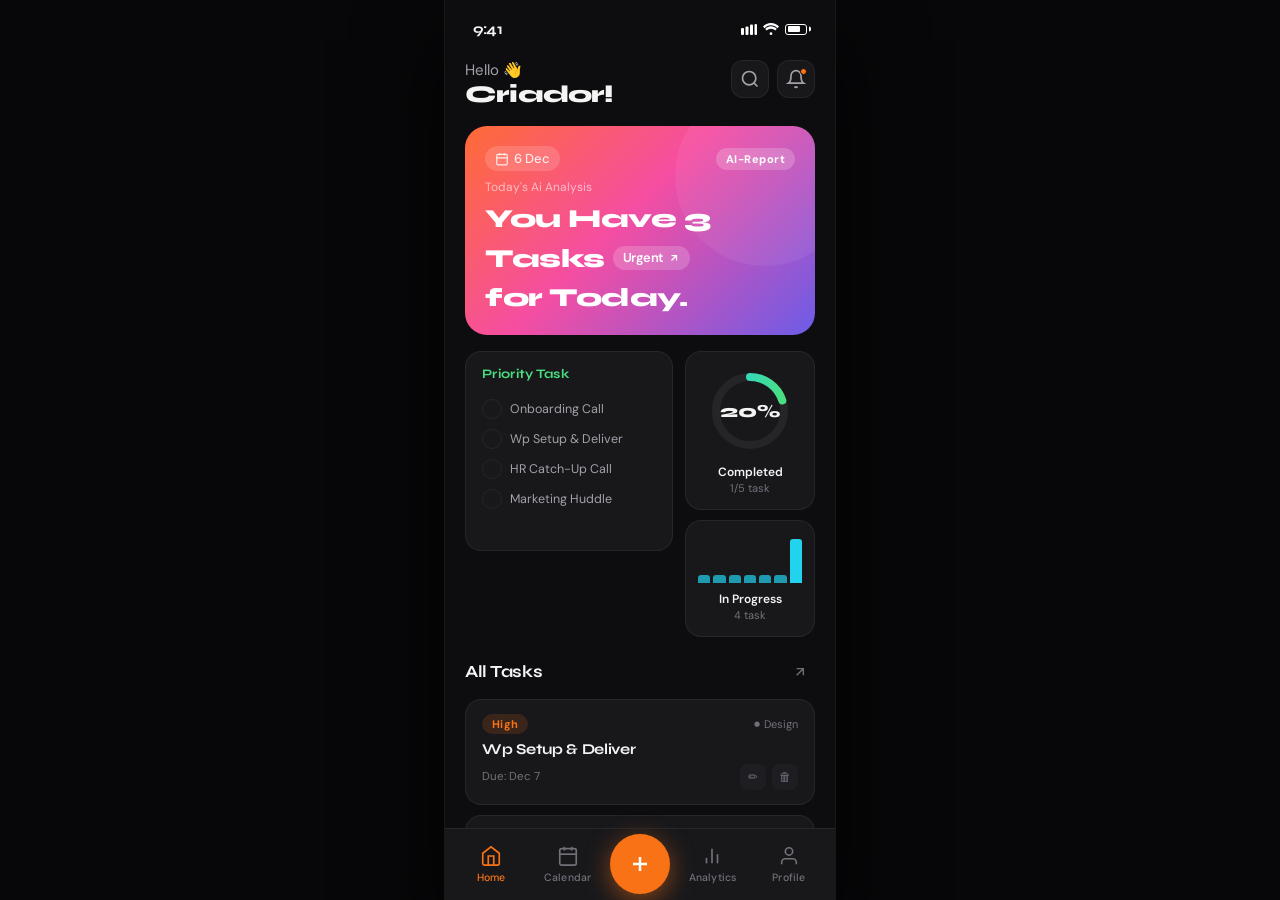
==== commit c9aafd22: "Add files via upload" ====
--- a/index.html
+++ b/index.html
@@ -32,7 +32,7 @@
             <div class="home-header">
               <div class="greeting">
                 <span class="greeting-hello">Hello 👋</span>
-                <span class="greeting-name" id="greeting-name">Kevin Merico!</span>
+                <span class="greeting-name" id="greeting-name">Criador!</span>
               </div>
               <div class="header-actions">
                 <button class="icon-btn" onclick="App.showSearch()">
@@ -216,7 +216,7 @@
               <div class="profile-avatar" id="profile-avatar">K</div>
               <div class="profile-info">
                 <div class="profile-name" id="profile-name-display">Kevin Merico</div>
-                <div class="profile-email" id="profile-email-display">kevin@taskflow.app</div>
+                <div class="profile-email" id="profile-email-display">el333rosa@gmail.com</div>
               </div>
               <span class="pro-badge">Pro</span>
             </div>
